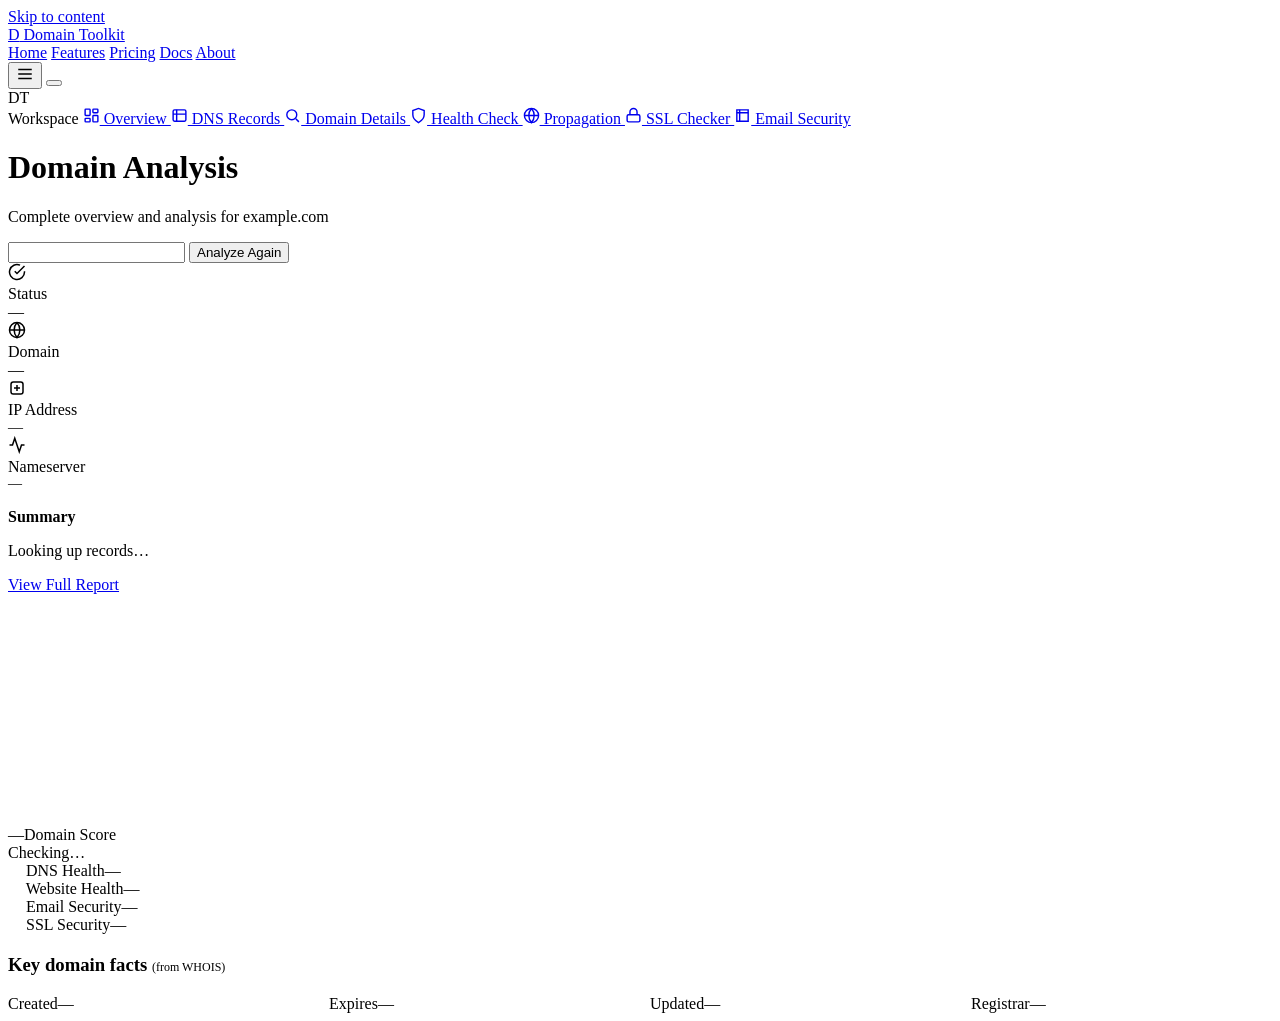
==== analysis.html @ 796c3c66 "Add files via upload" ====
<!DOCTYPE html>
<html lang="en">
<head>
<meta charset="UTF-8">
<meta name="viewport" content="width=device-width, initial-scale=1.0">
<meta name="author" content="Okoh Onyedikachi David">
<title>Domain Analysis — Domain Toolkit</title>
<link href="https://fonts.googleapis.com/css2?family=Space+Grotesk:wght@500;600;700&family=Inter:wght@400;500;600;700&family=JetBrains+Mono:wght@400;500;700&display=swap" rel="stylesheet">
<link rel="stylesheet" href="css/base.css">
<link rel="stylesheet" href="css/layout.css">
<link rel="stylesheet" href="css/components.css">
</head>
<body>
<a href="#main" class="skip-link">Skip to content</a>

<header class="topbar">
  <a href="index.html" class="brand"><span class="brand-mark">D</span> Domain Toolkit</a>
  <nav class="topnav">
    <a href="index.html">Home</a>
    <a href="analysis.html" class="active">Features</a>
    <a href="docs.html">Pricing</a>
    <a href="docs.html">Docs</a>
    <a href="docs.html">About</a>
  </nav>
  <div class="topbar-actions">
    <button class="hamburger" data-sidebar-toggle aria-label="Toggle menu">
      <svg width="18" height="18" viewBox="0 0 24 24" fill="none" stroke="currentColor" stroke-width="2"><path d="M3 6h18M3 12h18M3 18h18"/></svg>
    </button>
    <button class="icon-btn" data-theme-icon aria-label="Toggle theme"></button>
    <div class="avatar">DT</div>
  </div>
</header>

<div class="sidebar-backdrop"></div>
<div class="shell">
  <aside class="sidebar">
    <span class="sidebar-label">Workspace</span>
    <a href="analysis.html" class="active">
      <svg width="17" height="17" viewBox="0 0 24 24" fill="none" stroke="currentColor" stroke-width="2"><rect x="3" y="3" width="7" height="9" rx="1"/><rect x="14" y="3" width="7" height="5" rx="1"/><rect x="14" y="12" width="7" height="9" rx="1"/><rect x="3" y="16" width="7" height="5" rx="1"/></svg>
      Overview
    </a>
    <a href="dns-records.html">
      <svg width="17" height="17" viewBox="0 0 24 24" fill="none" stroke="currentColor" stroke-width="2"><rect x="3" y="4" width="18" height="16" rx="2"/><path d="M3 10h18M8 4v16"/></svg>
      DNS Records
    </a>
    <a href="domain-details.html">
      <svg width="17" height="17" viewBox="0 0 24 24" fill="none" stroke="currentColor" stroke-width="2"><circle cx="11" cy="11" r="7"/><path d="M21 21l-4.3-4.3"/></svg>
      Domain Details
    </a>
    <a href="health.html">
      <svg width="17" height="17" viewBox="0 0 24 24" fill="none" stroke="currentColor" stroke-width="2"><path d="M12 22s8-4.5 8-11V5l-8-3-8 3v6c0 6.5 8 11 8 11z"/></svg>
      Health Check
    </a>
    <a href="propagation.html">
      <svg width="17" height="17" viewBox="0 0 24 24" fill="none" stroke="currentColor" stroke-width="2"><circle cx="12" cy="12" r="10"/><path d="M2 12h20M12 2a15 15 0 010 20 15 15 0 010-20"/></svg>
      Propagation
    </a>
    <a href="health.html">
      <svg width="17" height="17" viewBox="0 0 24 24" fill="none" stroke="currentColor" stroke-width="2"><rect x="3" y="11" width="18" height="10" rx="2"/><path d="M7 11V7a5 5 0 0110 0v4"/></svg>
      SSL Checker
    </a>
    <a href="health.html">
      <svg width="17" height="17" viewBox="0 0 24 24" fill="none" stroke="currentColor" stroke-width="2"><path d="M4 4h16v16H4z"/><path d="M4 8h16M8 4v16"/></svg>
      Email Security
    </a>
  </aside>

  <main class="content" id="main">
    <div class="page-head">
      <div>
        <h1>Domain Analysis</h1>
        <p>Complete overview and analysis for <span id="pg-domain">example.com</span></p>
      </div>
    </div>

    <form class="search-row" data-domain-form>
      <input class="input" type="text" data-domain-input aria-label="Domain">
      <button class="btn btn-primary" type="submit">Analyze Again</button>
    </form>

    <div class="stat-grid">
      <div class="card stat-card">
        <div class="stat-icon green"><svg width="18" height="18" viewBox="0 0 24 24" fill="none" stroke="currentColor" stroke-width="2"><path d="M22 11.08V12a10 10 0 11-5.93-9.14"/><path d="M22 4L12 14.01l-3-3"/></svg></div>
        <div><div class="stat-label">Status</div><div class="stat-value" id="stat-status">—</div></div>
      </div>
      <div class="card stat-card">
        <div class="stat-icon violet"><svg width="18" height="18" viewBox="0 0 24 24" fill="none" stroke="currentColor" stroke-width="2"><circle cx="12" cy="12" r="10"/><path d="M2 12h20M12 2a15 15 0 010 20 15 15 0 010-20"/></svg></div>
        <div><div class="stat-label">Domain</div><div class="stat-value" id="stat-domain">—</div></div>
      </div>
      <div class="card stat-card">
        <div class="stat-icon cyan"><svg width="18" height="18" viewBox="0 0 24 24" fill="none" stroke="currentColor" stroke-width="2"><rect x="4" y="4" width="16" height="16" rx="3"/><path d="M8 12h8M12 8v8"/></svg></div>
        <div><div class="stat-label">IP Address</div><div class="stat-value mono" id="stat-ip" style="font-family:var(--font-mono); font-size:15px;">—</div></div>
      </div>
      <div class="card stat-card">
        <div class="stat-icon amber"><svg width="18" height="18" viewBox="0 0 24 24" fill="none" stroke="currentColor" stroke-width="2"><path d="M22 12h-4l-3 9L9 3l-3 9H2"/></svg></div>
        <div><div class="stat-label">Nameserver</div><div class="stat-value" id="stat-server" style="font-size:14px;">—</div></div>
      </div>
    </div>

    <div class="card summary-panel">
      <div class="summary-text">
        <h3 style="margin-bottom:10px; font-size:16px;">Summary</h3>
        <p id="summary-text">Looking up records…</p>
        <a href="health.html" class="btn btn-primary btn-sm">View Full Report</a>
      </div>

      <div class="divider" style="width:1px; height:120px; background:var(--border);"></div>

      <div class="score-ring-wrap">
        <div class="score-ring">
          <svg width="108" height="108" viewBox="0 0 108 108">
            <circle cx="54" cy="54" r="46" fill="none" stroke="var(--border)" stroke-width="10"/>
            <circle cx="54" cy="54" r="46" fill="none" stroke="var(--green)" stroke-width="10" id="score-arc"
              stroke-dasharray="289" stroke-dashoffset="289" stroke-linecap="round"/>
          </svg>
          <div class="score-ring-value"><span class="num" id="score-num">—</span><span class="cap">Domain Score</span></div>
        </div>
        <span class="score-tag" id="score-tag">Checking…</span>
      </div>

      <div class="summary-metrics">
        <div class="summary-metric"><span class="label"><svg width="14" height="14" viewBox="0 0 24 24" fill="none" stroke="var(--violet)" stroke-width="2"><rect x="3" y="4" width="18" height="16" rx="2"/><path d="M3 10h18"/></svg> DNS Health</span><span class="val" id="metric-dns">—</span></div>
        <div class="summary-metric"><span class="label"><svg width="14" height="14" viewBox="0 0 24 24" fill="none" stroke="var(--green)" stroke-width="2"><path d="M22 12h-4l-3 9L9 3l-3 9H2"/></svg> Website Health</span><span class="val" id="metric-web">—</span></div>
        <div class="summary-metric"><span class="label"><svg width="14" height="14" viewBox="0 0 24 24" fill="none" stroke="var(--cyan)" stroke-width="2"><path d="M4 4h16v16H4z"/><path d="M4 8h16M8 4v16"/></svg> Email Security</span><span class="val" id="metric-email">—</span></div>
        <div class="summary-metric"><span class="label"><svg width="14" height="14" viewBox="0 0 24 24" fill="none" stroke="var(--amber)" stroke-width="2"><rect x="3" y="11" width="18" height="10" rx="2"/><path d="M7 11V7a5 5 0 0110 0v4"/></svg> SSL Security</span><span class="val" id="metric-ssl">—</span></div>
      </div>
    </div>

    <div class="card pad-lg" style="margin-top:20px;">
      <div class="section-title"><h3>Key domain facts <span style="font-weight:400; color:var(--text-muted); font-size:12px;">(from WHOIS)</span></h3></div>
      <div class="kv-list" style="display:grid; grid-template-columns:repeat(4,1fr); gap:20px;" id="key-facts">
        <div class="kv-row" style="flex-direction:column; align-items:flex-start; border:none; padding:0; gap:4px;"><span class="k">Created</span><span class="v" id="fact-created">—</span></div>
        <div class="kv-row" style="flex-direction:column; align-items:flex-start; border:none; padding:0; gap:4px;"><span class="k">Expires</span><span class="v" id="fact-expires">—</span></div>
        <div class="kv-row" style="flex-direction:column; align-items:flex-start; border:none; padding:0; gap:4px;"><span class="k">Updated</span><span class="v" id="fact-updated">—</span></div>
        <div class="kv-row" style="flex-direction:column; align-items:flex-start; border:none; padding:0; gap:4px;"><span class="k">Registrar</span><span class="v" id="fact-registrar">—</span></div>
      </div>
    </div>
  </main>
</div>

<script src="js/app.js"></script>
<script src="js/api.js"></script>
<script>
  const CIRC = 2 * Math.PI * 46; // r=46

  function setScore(score) {
    document.getElementById('score-num').textContent = score;
    document.getElementById('score-arc').setAttribute('stroke-dasharray', CIRC);
    document.getElementById('score-arc').setAttribute('stroke-dashoffset', CIRC - (CIRC * score) / 100);
    const tag = document.getElementById('score-tag');
    const arc = document.getElementById('score-arc');
    if (score >= 85) { tag.textContent = 'Excellent'; arc.style.stroke = 'var(--green)'; }
    else if (score >= 60) { tag.textContent = 'Good'; arc.style.stroke = 'var(--amber)'; }
    else { tag.textContent = 'Needs attention'; arc.style.stroke = 'var(--red)'; }
  }

  function guessServer(nsRecords) {
    if (!nsRecords.length) return 'Unknown';
    const known = ['cloudflare', 'awsdns', 'googledomains', 'azure-dns', 'namecheap', 'godaddy'];
    for (const ns of nsRecords) {
      const hit = known.find((k) => ns.data.toLowerCase().includes(k));
      if (hit) return hit.replace('dns', '').replace('-', ' ');
    }
    return nsRecords[0].data;
  }

  async function render(domain) {
    document.getElementById('pg-domain').textContent = domain;
    document.getElementById('stat-domain').textContent = domain;
    document.getElementById('summary-text').textContent = 'Looking up records…';
    ['stat-status', 'stat-ip', 'stat-server', 'metric-dns', 'metric-web', 'metric-email', 'metric-ssl',
     'fact-created', 'fact-expires', 'fact-updated', 'fact-registrar'].forEach(id => document.getElementById(id).textContent = '—');
    document.getElementById('score-num').textContent = '—';

    let records = [];
    try {
      records = await DT.getAllRecords(domain);
    } catch (e) {
      document.getElementById('summary-text').textContent = 'Could not reach DNS resolvers: ' + e.message;
      return;
    }

    const a = records.filter((r) => r.type === 'A' || r.type === 'AAAA');
    const ns = records.filter((r) => r.type === 'NS');
    const mx = records.filter((r) => r.type === 'MX');
    const txt = records.filter((r) => r.type === 'TXT');
    const hasSpf = txt.some((r) => r.data.toLowerCase().includes('v=spf1'));

    const active = a.length > 0;
    document.getElementById('stat-status').textContent = active ? 'Active' : 'Not resolving';
    document.getElementById('stat-ip').textContent = a[0] ? a[0].data : 'No A/AAAA record';
    document.getElementById('stat-server').textContent = guessServer(ns);

    // DNS health: how many of the core record types are present.
    const coreTypes = ['A', 'NS', 'MX', 'TXT'];
    const presentCore = coreTypes.filter((t) => records.some((r) => r.type === t)).length;
    const dnsScore = Math.round((presentCore / coreTypes.length) * 100);

    const httpsOk = await DT.checkHttps(domain);
    const webScore = httpsOk ? 95 : 40;
    const sslScore = httpsOk ? 95 : 20;
    const emailScore = mx.length ? (hasSpf ? 90 : 65) : 30;

    const overall = Math.round((dnsScore + webScore + sslScore + emailScore) / 4);
    setScore(overall);
    document.getElementById('metric-dns').textContent = dnsScore + '/100';
    document.getElementById('metric-web').textContent = webScore + '/100';
    document.getElementById('metric-email').textContent = emailScore + '/100';
    document.getElementById('metric-ssl').textContent = sslScore + '/100';

    document.getElementById('summary-text').textContent =
      `${domain} is ${active ? 'active' : 'not currently resolving'}${httpsOk ? ' and the website is reachable over HTTPS' : ''}. ` +
      `${presentCore}/${coreTypes.length} core DNS record types are configured.`;

    // WHOIS (best-effort — needs the Netlify function to be deployed).
    try {
      const { raw } = await DT.fetchWhois(domain);
      const f = DT.parseWhoisFields(raw);
      document.getElementById('fact-created').textContent = f.created || '—';
      document.getElementById('fact-expires').textContent = f.expires || '—';
      document.getElementById('fact-updated').textContent = f.updated || '—';
      document.getElementById('fact-registrar').textContent = f.registrar || '—';
    } catch (e) {
      document.getElementById('fact-created').textContent = 'WHOIS unavailable';
      document.getElementById('fact-expires').textContent = 'WHOIS unavailable';
      document.getElementById('fact-updated').textContent = 'WHOIS unavailable';
      document.getElementById('fact-registrar').textContent = 'WHOIS unavailable';
    }
  }

  DT.initDomainForm(render);
</script>
</body>
</html>
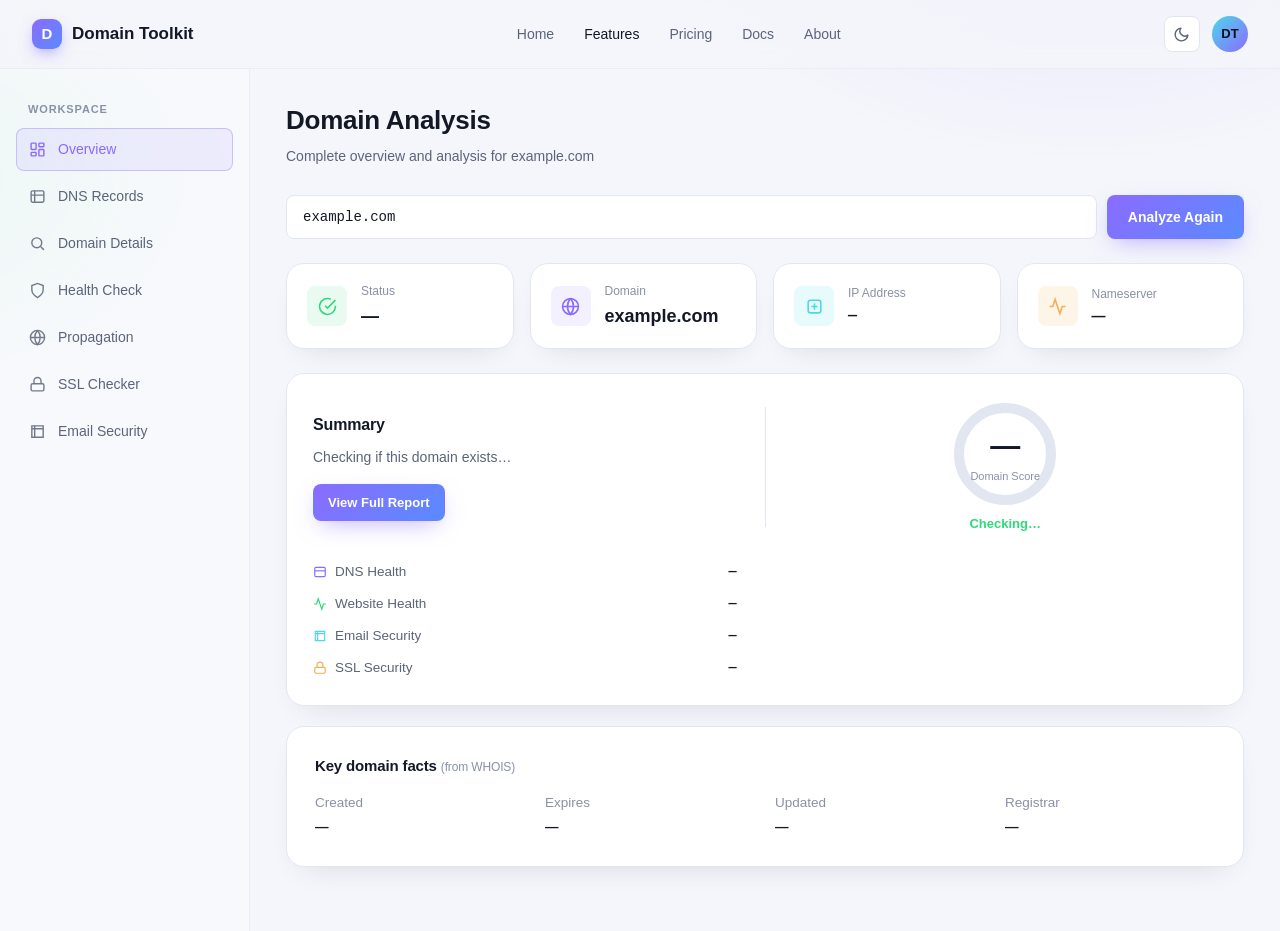
==== commit 1e42e8b6: "Add files via upload" ====
--- a/analysis.html
+++ b/analysis.html
@@ -3,6 +3,7 @@
 <head>
 <meta charset="UTF-8">
 <meta name="viewport" content="width=device-width, initial-scale=1.0">
+<link rel="icon" href="data:image/svg+xml,%3Csvg xmlns='http://www.w3.org/2000/svg' viewBox='0 0 100 100'%3E%3Crect width='100' height='100' rx='22' fill='%238b6bff'/%3E%3Ctext x='50' y='70' font-size='58' font-family='sans-serif' font-weight='700' fill='white' text-anchor='middle'%3ED%3C/text%3E%3C/svg%3E">
 <meta name="author" content="Okoh Onyedikachi David">
 <title>Domain Analysis — Domain Toolkit</title>
 <link href="https://fonts.googleapis.com/css2?family=Space+Grotesk:wght@500;600;700&family=Inter:wght@400;500;600;700&family=JetBrains+Mono:wght@400;500;700&display=swap" rel="stylesheet">
@@ -18,9 +19,9 @@
   <nav class="topnav">
     <a href="index.html">Home</a>
     <a href="analysis.html" class="active">Features</a>
-    <a href="docs.html">Pricing</a>
+    <a href="pricing.html">Pricing</a>
     <a href="docs.html">Docs</a>
-    <a href="docs.html">About</a>
+    <a href="about.html">About</a>
   </nav>
   <div class="topbar-actions">
     <button class="hamburger" data-sidebar-toggle aria-label="Toggle menu">
@@ -167,10 +168,37 @@
   async function render(domain) {
     document.getElementById('pg-domain').textContent = domain;
     document.getElementById('stat-domain').textContent = domain;
-    document.getElementById('summary-text').textContent = 'Looking up records…';
+    document.getElementById('summary-text').textContent = 'Checking if this domain exists…';
     ['stat-status', 'stat-ip', 'stat-server', 'metric-dns', 'metric-web', 'metric-email', 'metric-ssl',
      'fact-created', 'fact-expires', 'fact-updated', 'fact-registrar'].forEach(id => document.getElementById(id).textContent = '—');
     document.getElementById('score-num').textContent = '—';
+
+    // Check domain existence FIRST. A DNS response (even an empty one)
+    // is not proof a domain exists — only checking the actual Status
+    // code (NXDOMAIN vs NOERROR) tells us that. This prevents ever
+    // showing a fabricated score for a domain that doesn't exist.
+    const domainStatus = await DT.checkDomainStatus(domain);
+
+    if (domainStatus === 'not-found') {
+      document.getElementById('stat-status').textContent = 'Not Found';
+      document.getElementById('stat-ip').textContent = 'N/A';
+      document.getElementById('stat-server').textContent = 'N/A';
+      document.getElementById('score-num').textContent = 'N/A';
+      document.getElementById('score-tag').textContent = 'Domain not found';
+      document.getElementById('score-arc').setAttribute('stroke-dashoffset', CIRC);
+      ['metric-dns', 'metric-web', 'metric-email', 'metric-ssl'].forEach(id => document.getElementById(id).textContent = 'N/A');
+      ['fact-created', 'fact-expires', 'fact-updated', 'fact-registrar'].forEach(id => document.getElementById(id).textContent = 'N/A');
+      document.getElementById('summary-text').textContent =
+        `${domain} does not resolve in DNS (NXDOMAIN) — this domain does not appear to exist or is not registered.`;
+      return;
+    }
+
+    if (domainStatus === 'unknown') {
+      document.getElementById('summary-text').textContent =
+        'Could not verify this domain — the DNS resolver did not return a clear answer. Try again in a moment.';
+      document.getElementById('score-tag').textContent = 'Unable to verify';
+      return;
+    }
 
     let records = [];
     try {
@@ -216,10 +244,14 @@
     try {
       const { raw } = await DT.fetchWhois(domain);
       const f = DT.parseWhoisFields(raw);
-      document.getElementById('fact-created').textContent = f.created || '—';
-      document.getElementById('fact-expires').textContent = f.expires || '—';
-      document.getElementById('fact-updated').textContent = f.updated || '—';
-      document.getElementById('fact-registrar').textContent = f.registrar || '—';
+      if (!f.registered) {
+        ['fact-created', 'fact-expires', 'fact-updated', 'fact-registrar'].forEach(id => document.getElementById(id).textContent = 'Not registered');
+      } else {
+        document.getElementById('fact-created').textContent = f.created || 'Not disclosed';
+        document.getElementById('fact-expires').textContent = f.expires || 'Not disclosed';
+        document.getElementById('fact-updated').textContent = f.updated || 'Not disclosed';
+        document.getElementById('fact-registrar').textContent = f.registrar || 'Not disclosed';
+      }
     } catch (e) {
       document.getElementById('fact-created').textContent = 'WHOIS unavailable';
       document.getElementById('fact-expires').textContent = 'WHOIS unavailable';
--- a/css/base.css
+++ b/css/base.css
@@ -0,0 +1,190 @@
+/* ============================================================
+   Domain Toolkit — Design Tokens
+   Palette: deep space navy + violet + signal green + cyan wire
+   Type: Space Grotesk (display) / Inter (body) / JetBrains Mono (data)
+   ============================================================ */
+
+:root{
+  --bg:            #090c14;
+  --bg-elev-1:     #0f1420;
+  --bg-elev-2:     #141a29;
+  --bg-elev-3:     #1a2233;
+  --border:        #232b3d;
+  --border-soft:   #1b2231;
+
+  --text-primary:  #eef1f8;
+  --text-secondary:#9aa4bd;
+  --text-muted:    #626d88;
+
+  --violet:        #8b6bff;
+  --violet-soft:   #8b6bff26;
+  --violet-dim:    #6d54cc;
+  --green:         #2fd97a;
+  --green-soft:    #2fd97a22;
+  --cyan:          #4cd8ea;
+  --amber:         #f0b054;
+  --red:           #ef5a6f;
+
+  --grad-brand: linear-gradient(135deg, var(--violet) 0%, #5a8bff 100%);
+
+  --radius-sm: 8px;
+  --radius-md: 12px;
+  --radius-lg: 18px;
+  --radius-xl: 26px;
+
+  --shadow-card: 0 1px 0 rgba(255,255,255,0.02) inset, 0 12px 30px -14px rgba(0,0,0,0.6);
+  --shadow-pop:  0 20px 60px -20px rgba(0,0,0,0.7);
+
+  --font-display: 'Space Grotesk', 'Inter', sans-serif;
+  --font-body: 'Inter', -apple-system, BlinkMacSystemFont, sans-serif;
+  --font-mono: 'JetBrains Mono', 'SFMono-Regular', Consolas, monospace;
+
+  color-scheme: dark;
+}
+
+[data-theme="light"]{
+  --bg:            #f4f6fb;
+  --bg-elev-1:     #ffffff;
+  --bg-elev-2:     #ffffff;
+  --bg-elev-3:     #eef1f8;
+  --border:        #e2e6f0;
+  --border-soft:   #eaedf5;
+
+  --text-primary:  #131826;
+  --text-secondary:#5b6478;
+  --text-muted:    #8991a6;
+
+  --violet-soft:   #8b6bff1a;
+  --green-soft:    #2fd97a1a;
+
+  --shadow-card: 0 1px 0 rgba(255,255,255,0.6) inset, 0 12px 30px -18px rgba(20,25,50,0.18);
+  --shadow-pop:  0 24px 60px -20px rgba(20,25,50,0.25);
+  color-scheme: light;
+}
+
+*,*::before,*::after{ box-sizing: border-box; }
+html{ scroll-behavior: smooth; }
+
+body{
+  margin:0;
+  background: var(--bg);
+  color: var(--text-primary);
+  font-family: var(--font-body);
+  font-size: 15px;
+  line-height: 1.5;
+  -webkit-font-smoothing: antialiased;
+  transition: background .25s ease, color .25s ease;
+}
+
+/* subtle ambient grid + glow behind everything */
+body::before{
+  content:"";
+  position: fixed; inset: 0;
+  background:
+    radial-gradient(700px 420px at 85% -10%, var(--violet-soft), transparent 60%),
+    radial-gradient(600px 380px at -10% 20%, var(--green-soft), transparent 60%);
+  pointer-events: none;
+  z-index: 0;
+}
+
+h1,h2,h3,h4{
+  font-family: var(--font-display);
+  font-weight: 600;
+  margin: 0;
+  letter-spacing: -0.01em;
+}
+
+p{ margin: 0; color: var(--text-secondary); }
+a{ color: inherit; text-decoration: none; }
+button{ font-family: inherit; cursor: pointer; }
+ul{ margin:0; padding:0; list-style:none; }
+code, .mono{ font-family: var(--font-mono); }
+
+img,svg{ display:block; max-width:100%; }
+
+::selection{ background: var(--violet); color:#fff; }
+
+:focus-visible{
+  outline: 2px solid var(--violet);
+  outline-offset: 2px;
+  border-radius: 4px;
+}
+
+::-webkit-scrollbar{ width:10px; height:10px; }
+::-webkit-scrollbar-track{ background: transparent; }
+::-webkit-scrollbar-thumb{ background: var(--border); border-radius: 10px; }
+::-webkit-scrollbar-thumb:hover{ background: var(--violet-dim); }
+
+.container{
+  max-width: 1320px;
+  margin: 0 auto;
+  padding: 0 32px;
+}
+
+.pill{
+  display:inline-flex; align-items:center; gap:8px;
+  padding: 6px 14px;
+  border-radius: 999px;
+  border: 1px solid var(--border);
+  background: var(--bg-elev-2);
+  font-size: 12.5px;
+  color: var(--text-secondary);
+}
+.pill .dot{ width:6px; height:6px; border-radius:50%; background: var(--green); box-shadow: 0 0 8px var(--green); }
+
+.btn{
+  display:inline-flex; align-items:center; justify-content:center; gap:8px;
+  padding: 11px 20px;
+  border-radius: var(--radius-sm);
+  font-weight: 600;
+  font-size: 14px;
+  border: 1px solid transparent;
+  transition: transform .15s ease, box-shadow .15s ease, background .15s ease, border-color .15s ease;
+  white-space: nowrap;
+}
+.btn:active{ transform: translateY(1px); }
+
+.btn-primary{
+  background: var(--grad-brand);
+  color: #fff;
+  box-shadow: 0 8px 24px -8px rgba(139,107,255,0.6);
+}
+.btn-primary:hover{ box-shadow: 0 10px 28px -6px rgba(139,107,255,0.75); }
+
+.btn-ghost{
+  background: var(--bg-elev-2);
+  color: var(--text-primary);
+  border-color: var(--border);
+}
+.btn-ghost:hover{ border-color: var(--violet-dim); }
+
+.btn-sm{ padding: 8px 14px; font-size: 13px; }
+
+.card{
+  background: var(--bg-elev-1);
+  border: 1px solid var(--border);
+  border-radius: var(--radius-lg);
+  box-shadow: var(--shadow-card);
+}
+
+.badge{
+  display:inline-flex; align-items:center; gap:6px;
+  padding: 4px 10px;
+  border-radius: 999px;
+  font-size: 12px;
+  font-weight: 600;
+}
+.badge-good{ background: var(--green-soft); color: var(--green); }
+.badge-warn{ background: #f0b05422; color: var(--amber); }
+.badge-bad{ background: #ef5a6f22; color: var(--red); }
+.badge-neutral{ background: var(--violet-soft); color: var(--violet); }
+
+.skip-link{
+  position:absolute; left:-999px; top:auto;
+  background: var(--violet); color:#fff; padding: 10px 16px; border-radius: 8px; z-index: 999;
+}
+.skip-link:focus{ left: 16px; top: 16px; }
+
+@media (prefers-reduced-motion: reduce){
+  *{ animation-duration: 0.001ms !important; animation-iteration-count: 1 !important; transition-duration: 0.001ms !important; scroll-behavior: auto !important; }
+}
--- a/css/layout.css
+++ b/css/layout.css
@@ -0,0 +1,155 @@
+/* ============================================================
+   Layout: topbar, sidebar, dashboard shell, footer
+   ============================================================ */
+
+/* ---------- Topbar ---------- */
+.topbar{
+  position: sticky; top:0; z-index: 50;
+  display:flex; align-items:center; justify-content:space-between;
+  padding: 16px 32px;
+  background: color-mix(in srgb, var(--bg) 82%, transparent);
+  backdrop-filter: blur(14px);
+  border-bottom: 1px solid var(--border-soft);
+}
+.brand{
+  display:flex; align-items:center; gap:10px;
+  font-family: var(--font-display); font-weight: 700; font-size: 17px;
+}
+.brand-mark{
+  width:30px; height:30px; border-radius: 9px;
+  background: var(--grad-brand);
+  display:flex; align-items:center; justify-content:center;
+  color:#fff; font-size: 15px; font-weight: 700;
+  box-shadow: 0 6px 16px -4px rgba(139,107,255,0.7);
+}
+.topnav{
+  display:flex; align-items:center; gap: 30px;
+}
+.topnav a{
+  font-size: 14px; color: var(--text-secondary); font-weight: 500;
+  transition: color .15s ease;
+}
+.topnav a:hover, .topnav a.active{ color: var(--text-primary); }
+
+.topbar-actions{ display:flex; align-items:center; gap: 12px; }
+
+.icon-btn{
+  width:36px; height:36px; border-radius: var(--radius-sm);
+  display:flex; align-items:center; justify-content:center;
+  background: var(--bg-elev-2); border: 1px solid var(--border);
+  color: var(--text-secondary);
+  transition: color .15s ease, border-color .15s ease;
+}
+.icon-btn:hover{ color: var(--text-primary); border-color: var(--violet-dim); }
+
+.avatar{
+  width:36px; height:36px; border-radius: 50%;
+  background: linear-gradient(135deg, var(--cyan), var(--violet));
+  display:flex; align-items:center; justify-content:center;
+  font-family: var(--font-display); font-weight:700; font-size: 13px; color:#0b0f1a;
+}
+
+.hamburger{
+  display:none;
+  width:36px; height:36px; align-items:center; justify-content:center;
+  background: var(--bg-elev-2); border: 1px solid var(--border); border-radius: var(--radius-sm);
+  color: var(--text-primary);
+}
+
+/* ---------- Dashboard shell (sidebar + content) ---------- */
+.shell{
+  display:grid;
+  grid-template-columns: 250px 1fr;
+  min-height: calc(100vh - 68px);
+  position: relative; z-index: 1;
+}
+
+.sidebar{
+  border-right: 1px solid var(--border-soft);
+  padding: 24px 16px;
+  display:flex; flex-direction:column; gap: 4px;
+  background: color-mix(in srgb, var(--bg-elev-1) 40%, transparent);
+}
+.sidebar-label{
+  font-size: 11px; text-transform: uppercase; letter-spacing: .08em;
+  color: var(--text-muted); padding: 8px 12px 6px;
+  font-weight: 700;
+}
+.sidebar a{
+  display:flex; align-items:center; gap: 12px;
+  padding: 10px 12px;
+  border-radius: var(--radius-sm);
+  font-size: 14px; color: var(--text-secondary); font-weight: 500;
+  border: 1px solid transparent;
+}
+.sidebar a svg{ width:17px; height:17px; flex-shrink:0; opacity:.85; }
+.sidebar a:hover{ background: var(--bg-elev-2); color: var(--text-primary); }
+.sidebar a.active{
+  background: var(--violet-soft);
+  color: var(--violet);
+  border-color: color-mix(in srgb, var(--violet) 35%, transparent);
+}
+.sidebar a.active svg{ opacity: 1; }
+
+.content{
+  padding: 32px 36px 64px;
+  min-width: 0;
+}
+
+.page-head{
+  display:flex; align-items:flex-start; justify-content:space-between;
+  gap: 20px; margin-bottom: 28px; flex-wrap: wrap;
+}
+.page-head h1{ font-size: 26px; margin-bottom: 6px; }
+.page-head p{ font-size: 14px; }
+
+/* ---------- Footer ---------- */
+.site-footer{
+  border-top: 1px solid var(--border-soft);
+  padding: 48px 32px 32px;
+  position: relative; z-index:1;
+}
+.footer-grid{
+  display:grid; grid-template-columns: 1.4fr 1fr 1fr 1fr;
+  gap: 32px; margin-bottom: 32px;
+}
+.footer-grid h4{ font-size: 13px; color: var(--text-primary); margin-bottom: 14px; }
+.footer-grid ul{ display:flex; flex-direction:column; gap: 10px; }
+.footer-grid a{ font-size: 13.5px; color: var(--text-secondary); }
+.footer-grid a:hover{ color: var(--text-primary); }
+.footer-bottom{
+  display:flex; justify-content:space-between; align-items:center;
+  padding-top: 24px; border-top: 1px solid var(--border-soft);
+  font-size: 13px; color: var(--text-muted); flex-wrap: wrap; gap: 12px;
+}
+
+/* ---------- Responsive ---------- */
+@media (max-width: 980px){
+  .shell{ grid-template-columns: 1fr; }
+  .sidebar{
+    position: fixed; top: 65px; left: 0; bottom: 0; width: 250px;
+    transform: translateX(-100%);
+    transition: transform .25s ease;
+    z-index: 60;
+    background: var(--bg-elev-1);
+    overflow-y: auto;
+  }
+  .sidebar.open{ transform: translateX(0); box-shadow: var(--shadow-pop); }
+  .hamburger{ display:flex; }
+  .topnav{ display:none; }
+  .content{ padding: 24px 18px 48px; }
+  .footer-grid{ grid-template-columns: 1fr 1fr; }
+}
+
+@media (max-width: 560px){
+  .topbar{ padding: 14px 16px; }
+  .footer-grid{ grid-template-columns: 1fr; }
+  .page-head h1{ font-size: 22px; }
+}
+
+.sidebar-backdrop{
+  display:none;
+  position: fixed; inset: 0; background: rgba(0,0,0,0.5);
+  z-index: 55;
+}
+.sidebar-backdrop.open{ display:block; }
--- a/css/components.css
+++ b/css/components.css
@@ -0,0 +1,199 @@
+/* ============================================================
+   Components
+   ============================================================ */
+
+/* Search / analyze bar */
+.search-row{
+  display:flex; gap:10px; margin-bottom: 24px;
+}
+.input{
+  flex:1;
+  background: var(--bg-elev-2);
+  border: 1px solid var(--border);
+  color: var(--text-primary);
+  border-radius: var(--radius-sm);
+  padding: 13px 16px;
+  font-size: 14px;
+  font-family: var(--font-mono);
+  transition: border-color .15s ease;
+}
+.input::placeholder{ color: var(--text-muted); font-family: var(--font-body); }
+.input:focus{ border-color: var(--violet); outline: none; }
+.select{
+  background: var(--bg-elev-2);
+  border: 1px solid var(--border);
+  color: var(--text-primary);
+  border-radius: var(--radius-sm);
+  padding: 0 14px;
+  font-size: 14px;
+}
+
+/* Stat grid */
+.stat-grid{
+  display:grid; grid-template-columns: repeat(4,1fr); gap: 16px;
+  margin-bottom: 24px;
+}
+.stat-card{
+  padding: 18px 20px;
+  display:flex; align-items:center; gap: 14px;
+}
+.stat-icon{
+  width:40px; height:40px; border-radius: var(--radius-sm);
+  display:flex; align-items:center; justify-content:center;
+  flex-shrink:0;
+}
+.stat-icon svg{ width:19px; height:19px; }
+.stat-icon.violet{ background: var(--violet-soft); color: var(--violet); }
+.stat-icon.green{ background: var(--green-soft); color: var(--green); }
+.stat-icon.cyan{ background: #4cd8ea22; color: var(--cyan); }
+.stat-icon.amber{ background: #f0b05422; color: var(--amber); }
+.stat-label{ font-size: 12px; color: var(--text-muted); margin-bottom: 3px; }
+.stat-value{ font-family: var(--font-display); font-size: 18px; font-weight: 700; }
+
+/* Score ring */
+.score-ring-wrap{ display:flex; flex-direction:column; align-items:center; gap: 6px; }
+.score-ring{ position:relative; width: 108px; height:108px; }
+.score-ring svg{ transform: rotate(-90deg); }
+.score-ring-value{
+  position:absolute; inset:0; display:flex; flex-direction:column;
+  align-items:center; justify-content:center;
+}
+.score-ring-value .num{ font-family: var(--font-display); font-size: 30px; font-weight:700; }
+.score-ring-value .cap{ font-size: 11px; color: var(--text-muted); }
+.score-tag{ font-size: 13px; font-weight:600; color: var(--green); }
+
+/* Summary panel (analysis page) */
+.summary-panel{
+  display:grid; grid-template-columns: 1fr auto 1fr; gap: 28px;
+  padding: 26px; align-items:center;
+}
+.summary-text p{ font-size: 14px; margin-bottom: 16px; }
+.summary-metrics{ display:flex; flex-direction:column; gap: 12px; }
+.summary-metric{ display:flex; align-items:center; justify-content:space-between; gap: 16px; font-size: 13.5px; }
+.summary-metric .label{ color: var(--text-secondary); display:flex; align-items:center; gap:8px; }
+.summary-metric .val{ font-weight: 700; font-family: var(--font-mono); }
+
+/* Tables */
+.table-wrap{ overflow-x:auto; }
+table.dt-table{ width:100%; border-collapse: collapse; font-size: 13.5px; }
+.dt-table thead th{
+  text-align:left; padding: 12px 16px;
+  font-size: 11.5px; text-transform: uppercase; letter-spacing:.06em;
+  color: var(--text-muted); border-bottom: 1px solid var(--border);
+  white-space: nowrap;
+}
+.dt-table tbody td{
+  padding: 13px 16px; border-bottom: 1px solid var(--border-soft);
+  color: var(--text-secondary); white-space: nowrap;
+}
+.dt-table tbody tr:last-child td{ border-bottom:none; }
+.dt-table tbody tr:hover{ background: var(--bg-elev-2); }
+.dt-table .rec-type{
+  font-family: var(--font-mono); font-weight:700; font-size:12px;
+  padding: 3px 8px; border-radius:6px; background: var(--violet-soft); color: var(--violet);
+}
+.dt-table td.mono, .dt-table td .mono{ font-family: var(--font-mono); color: var(--text-primary); }
+
+/* Filter chips */
+.chip-row{ display:flex; gap: 8px; flex-wrap: wrap; margin-bottom: 18px; }
+.chip{
+  padding: 7px 14px; border-radius: 999px; font-size: 13px; font-weight:600;
+  background: var(--bg-elev-2); border: 1px solid var(--border); color: var(--text-secondary);
+}
+.chip.active{ background: var(--violet-soft); color: var(--violet); border-color: color-mix(in srgb, var(--violet) 40%, transparent); }
+
+/* Health check rows */
+.check-row{
+  display:flex; align-items:center; justify-content:space-between;
+  gap: 16px; padding: 16px; border-bottom: 1px solid var(--border-soft);
+}
+.check-row:last-child{ border-bottom:none; }
+.check-main{ display:flex; align-items:center; gap: 14px; min-width:0; }
+.check-dot{ width:34px; height:34px; border-radius:50%; display:flex; align-items:center; justify-content:center; flex-shrink:0; }
+.check-dot.good{ background: var(--green-soft); color: var(--green); }
+.check-dot.warn{ background: #f0b05422; color: var(--amber); }
+.check-dot.bad{ background: #ef5a6f22; color: var(--red); }
+.check-name{ font-weight:600; font-size: 14px; }
+.check-detail{ font-size: 12.5px; color: var(--text-muted); }
+.check-action{ font-size: 13px; color: var(--violet); font-weight:600; flex-shrink:0; }
+
+/* Health summary hero (health page) */
+.health-hero{ display:flex; align-items:center; gap: 20px; padding: 22px 26px; }
+.health-hero-icon{
+  width:56px; height:56px; border-radius: 16px; background: var(--green-soft); color: var(--green);
+  display:flex; align-items:center; justify-content:center; flex-shrink:0;
+}
+.health-hero-icon svg{ width:28px; height:28px; }
+.mini-check-grid{ display:grid; grid-template-columns: repeat(4,1fr); gap: 12px; margin: 20px 0; }
+.mini-check{ padding: 16px; text-align:center; }
+.mini-check-icon{ width:32px; height:32px; border-radius:50%; margin: 0 auto 10px; display:flex; align-items:center; justify-content:center; background: var(--green-soft); color: var(--green); }
+.mini-check-label{ font-size: 12.5px; color: var(--text-muted); margin-bottom: 2px; }
+.mini-check-value{ font-weight:700; font-size: 13.5px; }
+
+/* World map (propagation) */
+.map-card{ padding: 20px; }
+.map-canvas{
+  position: relative; height: 300px; border-radius: var(--radius-md);
+  background:
+    radial-gradient(1px 1px at 10% 20%, rgba(255,255,255,0.08) 1px, transparent 0),
+    var(--bg-elev-2);
+  border: 1px solid var(--border-soft);
+  overflow:hidden;
+  margin-bottom: 16px;
+}
+.map-canvas svg{ width:100%; height:100%; }
+.map-dot{ position:absolute; width:10px; height:10px; border-radius:50%; }
+.map-dot.ok{ background: var(--green); box-shadow: 0 0 0 6px var(--green-soft); }
+.map-dot.pending{ background: var(--amber); box-shadow: 0 0 0 6px #f0b05422; }
+
+.progress-ring-lg{ position:relative; width:150px; height:150px; margin: 0 auto; }
+.progress-ring-lg svg{ transform: rotate(-90deg); }
+.progress-ring-lg .center{ position:absolute; inset:0; display:flex; flex-direction:column; align-items:center; justify-content:center; }
+.progress-ring-lg .center .num{ font-family: var(--font-display); font-size: 34px; font-weight:700; color: var(--green); }
+.progress-ring-lg .center .cap{ font-size: 11.5px; color: var(--text-muted); text-align:center; }
+
+.result-stat{ display:flex; align-items:center; justify-content:space-between; padding: 10px 0; border-bottom: 1px solid var(--border-soft); font-size: 13.5px; }
+.result-stat:last-child{ border:none; }
+
+/* Detail key/value grid */
+.kv-list{ display:flex; flex-direction:column; }
+.kv-row{ display:flex; justify-content:space-between; gap: 16px; padding: 12px 0; border-bottom: 1px solid var(--border-soft); font-size: 13.5px; }
+.kv-row:last-child{ border-bottom:none; }
+.kv-row .k{ color: var(--text-muted); }
+.kv-row .v{ font-weight:600; text-align:right; }
+.kv-row .v.mono{ font-family: var(--font-mono); font-weight:500; }
+
+.raw-whois{
+  background: var(--bg-elev-2); border: 1px solid var(--border-soft); border-radius: var(--radius-md);
+  padding: 16px; font-family: var(--font-mono); font-size: 12px; color: var(--text-secondary);
+  line-height: 1.75; max-height: 260px; overflow-y:auto; white-space: pre-wrap;
+}
+
+/* Section card padding helper */
+.pad{ padding: 22px; }
+.pad-lg{ padding: 28px; }
+
+.section-title{ display:flex; align-items:center; justify-content:space-between; margin-bottom: 16px; }
+.section-title h3{ font-size: 15px; }
+.section-title .link{ font-size: 12.5px; color: var(--violet); font-weight:600; }
+
+/* Docs layout */
+.docs-grid{ display:grid; grid-template-columns: 1fr 1fr; gap: 16px; margin: 20px 0; }
+.docs-step{ display:flex; flex-direction:column; align-items:center; text-align:center; gap:10px; padding: 18px 10px; }
+.docs-step-icon{ width:44px; height:44px; border-radius: 12px; background: var(--violet-soft); color: var(--violet); display:flex; align-items:center; justify-content:center; }
+.docs-flow{ display:flex; align-items:center; justify-content:space-between; gap:6px; margin: 22px 0; flex-wrap:wrap; }
+.docs-flow .arrow{ color: var(--text-muted); flex-shrink:0; }
+.key-points li{ display:flex; gap:10px; padding: 8px 0; font-size:13.5px; color: var(--text-secondary); align-items:flex-start; }
+.key-points li svg{ flex-shrink:0; margin-top:3px; color: var(--green); width:15px; height:15px; }
+
+@media (max-width: 980px){
+  .stat-grid{ grid-template-columns: repeat(2,1fr); }
+  .summary-panel{ grid-template-columns: 1fr; }
+  .summary-panel .divider{ display:none; }
+  .mini-check-grid{ grid-template-columns: repeat(2,1fr); }
+  .docs-grid{ grid-template-columns: 1fr; }
+}
+@media (max-width: 560px){
+  .stat-grid{ grid-template-columns: 1fr; }
+  .search-row{ flex-direction:column; }
+}
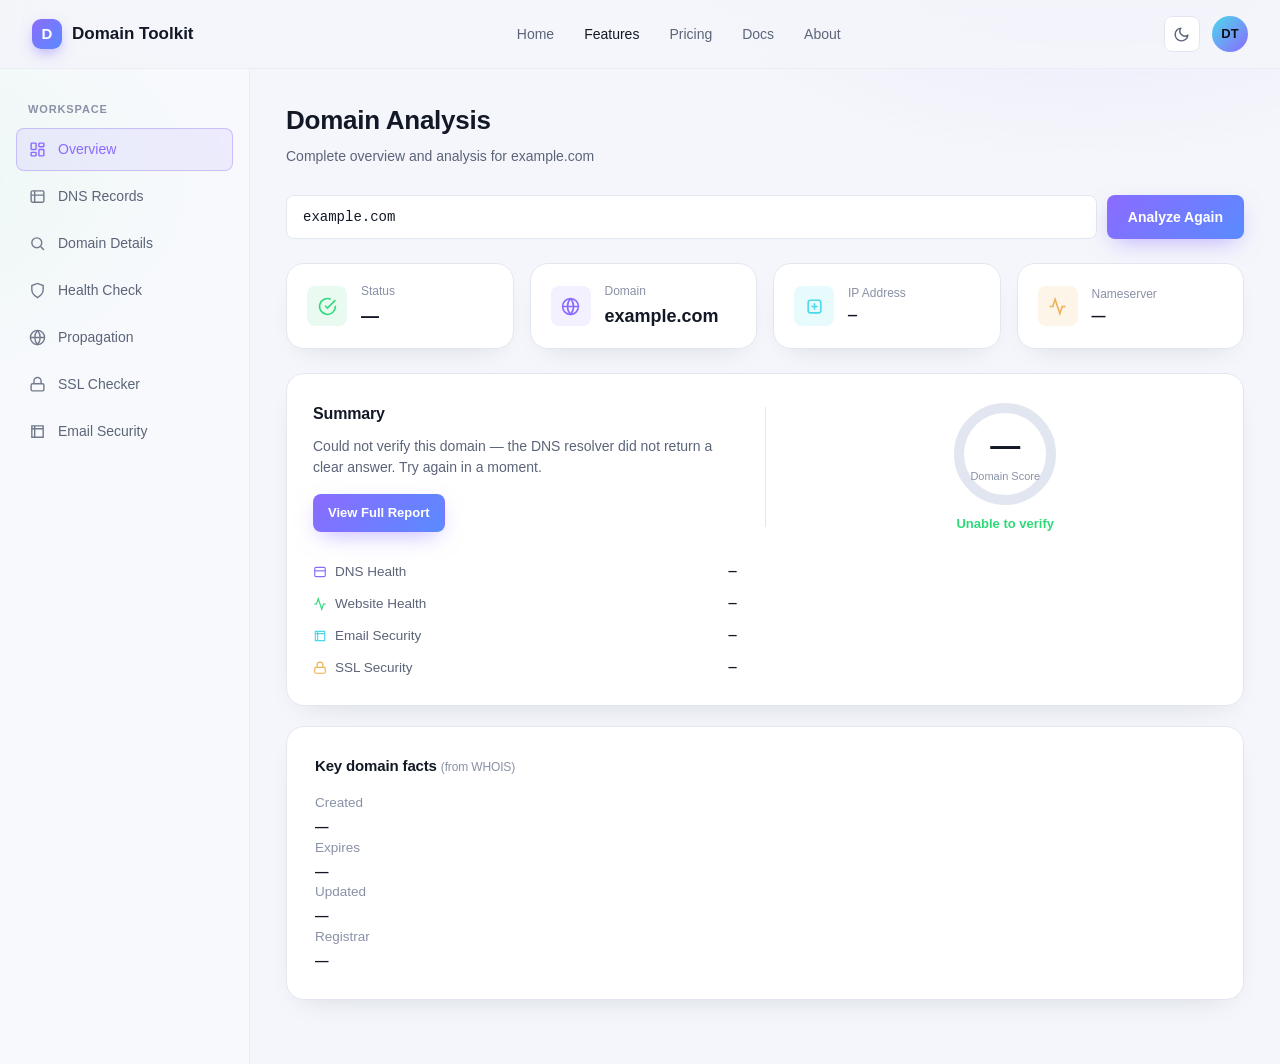
==== commit bc412d75: "Update analysis.html" ====
--- a/analysis.html
+++ b/analysis.html
@@ -129,7 +129,7 @@
 
     <div class="card pad-lg" style="margin-top:20px;">
       <div class="section-title"><h3>Key domain facts <span style="font-weight:400; color:var(--text-muted); font-size:12px;">(from WHOIS)</span></h3></div>
-      <div class="kv-list" style="display:grid; grid-template-columns:repeat(4,1fr); gap:20px;" id="key-facts">
+     <div class="kv-list grid-cols-4" id="key-facts">
         <div class="kv-row" style="flex-direction:column; align-items:flex-start; border:none; padding:0; gap:4px;"><span class="k">Created</span><span class="v" id="fact-created">—</span></div>
         <div class="kv-row" style="flex-direction:column; align-items:flex-start; border:none; padding:0; gap:4px;"><span class="k">Expires</span><span class="v" id="fact-expires">—</span></div>
         <div class="kv-row" style="flex-direction:column; align-items:flex-start; border:none; padding:0; gap:4px;"><span class="k">Updated</span><span class="v" id="fact-updated">—</span></div>
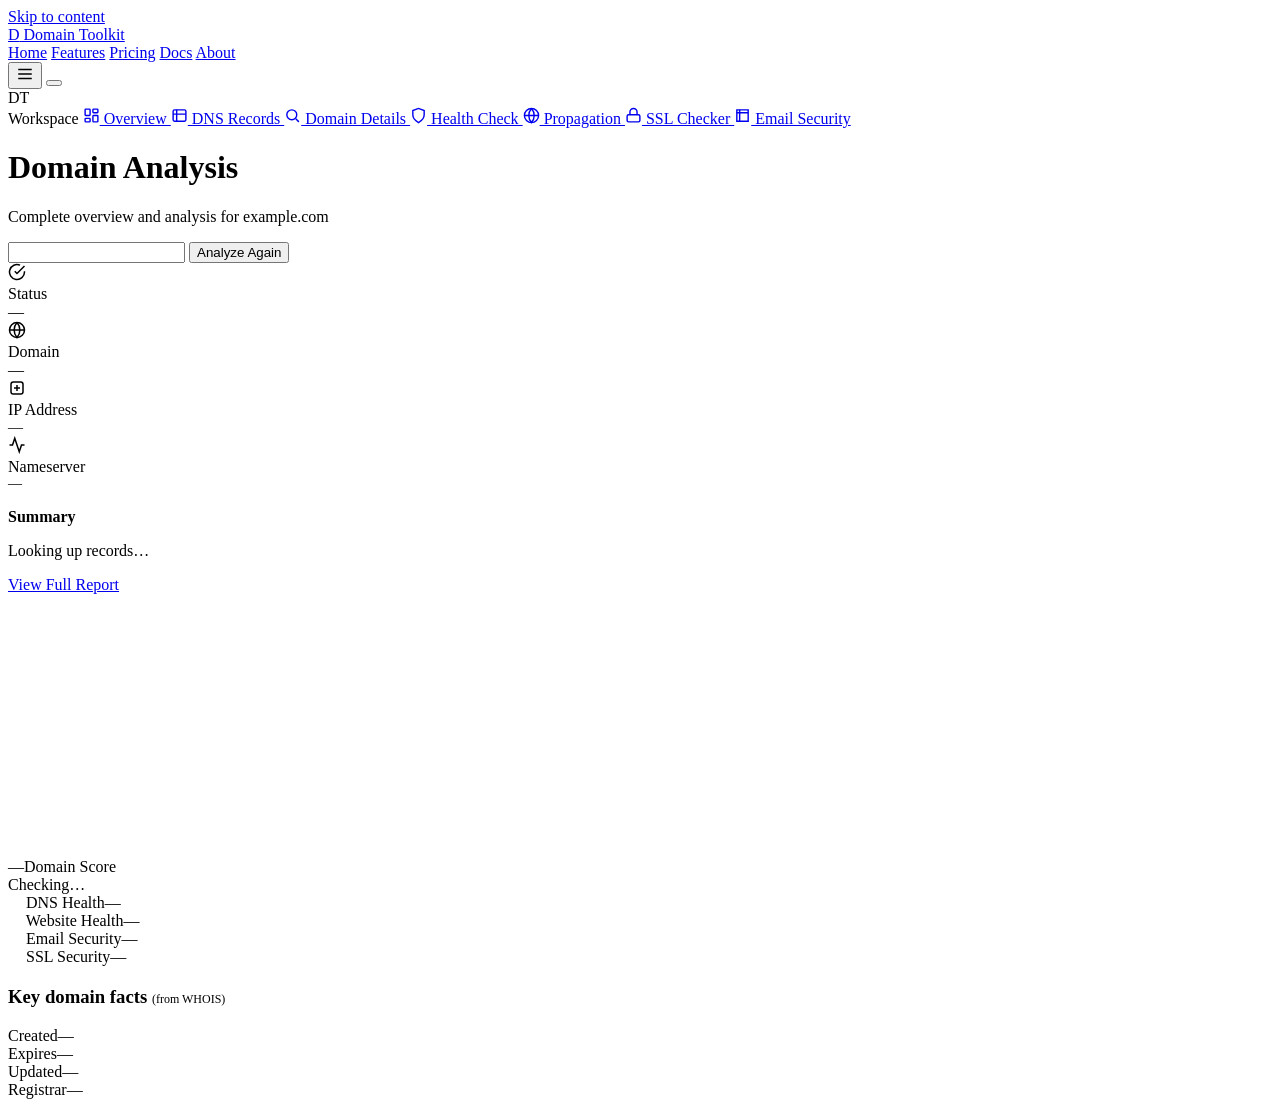
==== commit 2401b867: "Add files via upload" ====
--- a/analysis.html
+++ b/analysis.html
@@ -32,8 +32,8 @@
   </div>
 </header>
 
-<div class="sidebar-backdrop"></div>
 <div class="shell">
+  <div class="sidebar-backdrop"></div>
   <aside class="sidebar">
     <span class="sidebar-label">Workspace</span>
     <a href="analysis.html" class="active">
@@ -109,9 +109,9 @@
 
       <div class="score-ring-wrap">
         <div class="score-ring">
-          <svg width="108" height="108" viewBox="0 0 108 108">
-            <circle cx="54" cy="54" r="46" fill="none" stroke="var(--border)" stroke-width="10"/>
-            <circle cx="54" cy="54" r="46" fill="none" stroke="var(--green)" stroke-width="10" id="score-arc"
+          <svg width="140" height="140" viewBox="0 0 140 140">
+            <circle cx="70" cy="70" r="58" fill="none" stroke="var(--border)" stroke-width="10"/>
+            <circle cx="70" cy="70" r="58" fill="none" stroke="var(--green)" stroke-width="10" id="score-arc"
               stroke-dasharray="289" stroke-dashoffset="289" stroke-linecap="round"/>
           </svg>
           <div class="score-ring-value"><span class="num" id="score-num">—</span><span class="cap">Domain Score</span></div>
@@ -129,7 +129,7 @@
 
     <div class="card pad-lg" style="margin-top:20px;">
       <div class="section-title"><h3>Key domain facts <span style="font-weight:400; color:var(--text-muted); font-size:12px;">(from WHOIS)</span></h3></div>
-     <div class="kv-list grid-cols-4" id="key-facts">
+      <div class="kv-list grid-cols-4" id="key-facts">
         <div class="kv-row" style="flex-direction:column; align-items:flex-start; border:none; padding:0; gap:4px;"><span class="k">Created</span><span class="v" id="fact-created">—</span></div>
         <div class="kv-row" style="flex-direction:column; align-items:flex-start; border:none; padding:0; gap:4px;"><span class="k">Expires</span><span class="v" id="fact-expires">—</span></div>
         <div class="kv-row" style="flex-direction:column; align-items:flex-start; border:none; padding:0; gap:4px;"><span class="k">Updated</span><span class="v" id="fact-updated">—</span></div>
@@ -142,7 +142,7 @@
 <script src="js/app.js"></script>
 <script src="js/api.js"></script>
 <script>
-  const CIRC = 2 * Math.PI * 46; // r=46
+  const CIRC = 2 * Math.PI * 58; // r=58
 
   function setScore(score) {
     document.getElementById('score-num').textContent = score;
